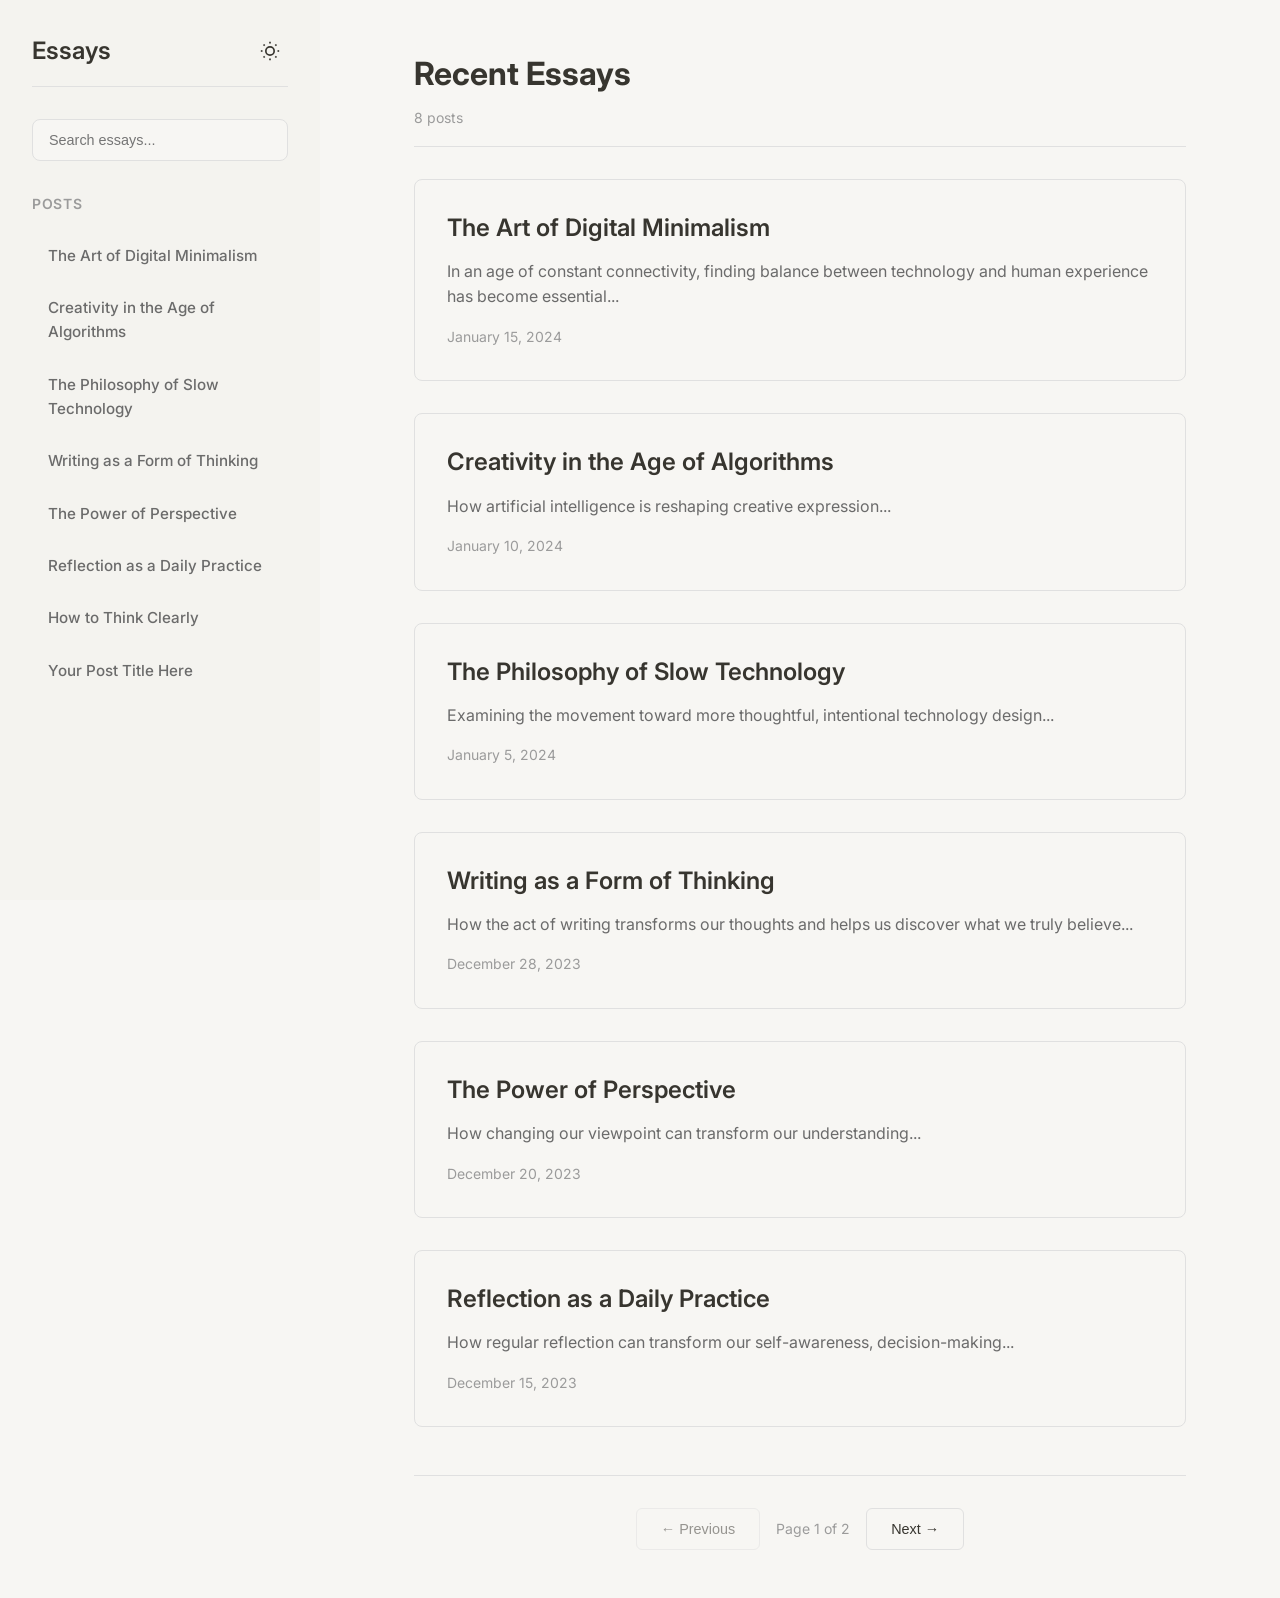
==== index.html @ 03eae7a5 "Rename enhanced-blog.html to index.html" ====
<!DOCTYPE html>
<html lang="en" data-theme="light">
<head>
    <meta charset="UTF-8">
    <meta name="viewport" content="width=device-width, initial-scale=1.0">
    <title>Minimal Blog - Essays & Thoughts</title>
    <meta name="description" content="A minimal blog for essays and contemplative writing with a clean, distraction-free design.">
    <meta name="keywords" content="essays, philosophy, writing, minimal blog, contemplation">
    <meta name="author" content="Your Name">
    <meta property="og:title" content="Minimal Blog - Essays & Thoughts">
    <meta property="og:description" content="A minimal blog for essays and contemplative writing.">
    <meta property="og:type" content="website">
    <meta property="og:url" content="https://yourdomain.com">
    <meta name="twitter:card" content="summary_large_image">
    <meta name="twitter:title" content="Minimal Blog - Essays & Thoughts">
    <meta name="twitter:description" content="A minimal blog for essays and contemplative writing.">
    <link rel="stylesheet" href="enhanced-blog.css">
    <link href="https://fonts.googleapis.com/css2?family=Inter:wght@300;400;500;600;700&display=swap" rel="stylesheet">
    <link rel="icon" type="image/x-icon" href="/favicon.ico">
</head>
<body>
    <div class="container">
        <!-- Mobile Menu Toggle -->
        <button class="mobile-menu-toggle" id="mobileMenuToggle" aria-label="Toggle mobile menu">
            <span></span>
            <span></span>
            <span></span>
        </button>

        <!-- Sidebar -->
        <aside class="sidebar" id="sidebar">
            <div class="sidebar-header">
                <h1 class="blog-title">Essays</h1>
                <button class="theme-toggle" id="themeToggle" aria-label="Toggle dark/light mode">
                    <svg class="sun-icon" width="20" height="20" viewBox="0 0 24 24" fill="none" stroke="currentColor" stroke-width="2">
                        <circle cx="12" cy="12" r="5"></circle>
                        <line x1="12" y1="1" x2="12" y2="3"></line>
                        <line x1="12" y1="21" x2="12" y2="23"></line>
                        <line x1="4.22" y1="4.22" x2="5.64" y2="5.64"></line>
                        <line x1="18.36" y1="18.36" x2="19.78" y2="19.78"></line>
                        <line x1="1" y1="12" x2="3" y2="12"></line>
                        <line x1="21" y1="12" x2="23" y2="12"></line>
                        <line x1="4.22" y1="19.78" x2="5.64" y2="18.36"></line>
                        <line x1="18.36" y1="5.64" x2="19.78" y2="4.22"></line>
                    </svg>
                    <svg class="moon-icon" width="20" height="20" viewBox="0 0 24 24" fill="none" stroke="currentColor" stroke-width="2">
                        <path d="M21 12.79A9 9 0 1 1 11.21 3 7 7 0 0 0 21 12.79z"></path>
                    </svg>
                </button>
            </div>

            <!-- Search Bar -->
            <div class="search-container">
                <input type="text" id="searchInput" class="search-input" placeholder="Search essays..." aria-label="Search essays">
                <button class="search-clear" id="searchClear" aria-label="Clear search" style="display: none;">×</button>
            </div>

            <!-- Posts Navigation -->
            <nav class="sidebar-nav">
                <h3 class="nav-title">Posts</h3>
                <ul class="nav-list" id="categoryList">
  <li><a href="#" class="nav-link" data-title="The Art of Digital Minimalism">The Art of Digital Minimalism</a></li>
  <li><a href="#" class="nav-link" data-title="Creativity in the Age of Algorithms">Creativity in the Age of Algorithms</a></li>
  <li><a href="#" class="nav-link" data-title="The Philosophy of Slow Technology">The Philosophy of Slow Technology</a></li>
  <li><a href="#" class="nav-link" data-title="Writing as a Form of Thinking">Writing as a Form of Thinking</a></li>
  <li><a href="#" class="nav-link" data-title="The Power of Perspective">The Power of Perspective</a></li>
  <li><a href="#" class="nav-link" data-title="Reflection as a Daily Practice">Reflection as a Daily Practice</a></li>
  <li><a href="#" class="nav-link" data-title="How to Think Clearly">How to Think Clearly</a></li>
  <li><a href="#" class="nav-link" data-title="Your Post Title Here">Your Post Title Here</a></li>
</ul>


            </nav>
        </aside>

        <!-- Main Content -->
        <main class="main-content">
            <!-- Posts List View -->
            <div class="posts-container" id="postsContainer">
                <div class="posts-header">
                    <h2 class="posts-title">Recent Essays</h2>
                    <div class="posts-meta">
                        <span id="postsCount">0 posts</span>
                        <span id="filterInfo"></span>
                    </div>
                </div>
                
                <div class="posts-grid" id="postsGrid">
                    <!-- Posts will be dynamically inserted here -->
                </div>

                <!-- Pagination -->
                <div class="pagination" id="pagination" style="display: none;">
                    <button class="pagination-btn" id="prevBtn" aria-label="Previous page">← Previous</button>
                    <span class="pagination-info" id="paginationInfo"></span>
                    <button class="pagination-btn" id="nextBtn" aria-label="Next page">Next →</button>
                </div>
            </div>

            <!-- Single Post View -->
            <article class="essay" id="singlePost" style="display: none;">
                <header class="essay-header">
                    <button class="back-btn" id="backBtn" aria-label="Back to posts">← Back to Posts</button>
                    <h1 class="essay-title" id="essayTitle"></h1>
                    <div class="essay-meta">
                        <span class="essay-date" id="essayDate"></span>
                        <span class="essay-category" id="essayCategory"></span>
                        <span class="essay-stats" id="essayStats"></span>
                    </div>
                </header>
                
                <div class="essay-content" id="essayContent">
                    <!-- Essay content will be dynamically inserted here -->
                </div>

    <!-- Back to Top Button -->
    <button class="back-to-top" id="backToTop" aria-label="Back to top" style="display: none;">
        ↑
    </button>

    <!-- Loading Spinner -->
    <div class="loading-spinner" id="loadingSpinner" style="display: none;">
        <div class="spinner"></div>
    </div>

    <script src="complete-working-blog.js"></script> 
    
    <!-- Service Worker Registration -->
    <script>
        if ('serviceWorker' in navigator) {
            window.addEventListener('load', () => {
                navigator.serviceWorker.register('/service-worker.js')
                    .then(registration => {
                        console.log('SW registered: ', registration);
                    })
                    .catch(registrationError => {
                        console.log('SW registration failed: ', registrationError);
                    });
            });
        }
    </script>
</body>
</html>
---- enhanced-blog.css ----
/* Reset and Base Styles */
* {
    margin: 0;
    padding: 0;
    box-sizing: border-box;
}

/* CSS Variables for Light Mode */
:root {
    --bg-primary: #f7f6f3;
    --bg-secondary: #f4f3ef;
    --bg-content: #f7f6f3;
    --text-primary: #37352f;
    --text-secondary: #6b6b6b;
    --text-muted: #9b9b9b;
    --border-color: #e0e0e0;
    --selection-bg: #e8e8e8;
    --accent-color: #007acc;
    --hover-bg: #f0f0f0;
    --shadow: 0 1px 3px rgba(0, 0, 0, 0.1);
    --transition: all 0.3s ease;
}

/* CSS Variables for Dark Mode */
[data-theme="dark"] {
    --bg-primary: #18191b;
    --bg-secondary: #2a2a2a;
    --bg-content: #18191b;
    --text-primary: #ffffff;
    --text-secondary: #cccccc;
    --text-muted: #999999;
    --border-color: #3a3a3a;
    --selection-bg: #3a3a3a;
    --accent-color: #4dabf7;
    --hover-bg: #2a2a2a;
    --shadow: 0 1px 3px rgba(0, 0, 0, 0.3);
}

/* Body and Container */
body {
    font-family: 'Inter', system-ui, -apple-system, BlinkMacSystemFont, sans-serif;
    background-color: var(--bg-primary);
    color: var(--text-primary);
    line-height: 1.6;
    transition: var(--transition);
    scroll-behavior: smooth;
}

.container {
    display: flex;
    min-height: 100vh;
}

/* Mobile Menu Toggle */
.mobile-menu-toggle {
    display: none;
    position: fixed;
    top: 1rem;
    left: 1rem;
    z-index: 1000;
    background: none;
    border: none;
    cursor: pointer;
    padding: 0.5rem;
    border-radius: 6px;
    background-color: var(--bg-secondary);
    color: var(--text-primary);
    transition: var(--transition);
}

.mobile-menu-toggle span {
    display: block;
    width: 20px;
    height: 2px;
    background-color: var(--text-primary);
    margin: 4px 0;
    transition: var(--transition);
}

.mobile-menu-toggle.active span:nth-child(1) {
    transform: rotate(45deg) translate(5px, 5px);
}

.mobile-menu-toggle.active span:nth-child(2) {
    opacity: 0;
}

.mobile-menu-toggle.active span:nth-child(3) {
    transform: rotate(-45deg) translate(7px, -6px);
}

/* Sidebar Styles */
.sidebar {
    width: 320px;
    background-color: var(--bg-secondary);
    padding: 2rem;
    display: flex;
    flex-direction: column;
    transition: var(--transition);
    position: sticky;
    top: 0;
    height: 100vh;
    overflow-y: auto;
    z-index: 100;
}

.sidebar-header {
    display: flex;
    justify-content: space-between;
    align-items: center;
    margin-bottom: 2rem;
    padding-bottom: 1rem;
    border-bottom: 1px solid var(--border-color);
}

.blog-title {
    font-size: 1.5rem;
    font-weight: 600;
    color: var(--text-primary);
}

/* Theme Toggle */
.theme-toggle {
    background: none;
    border: none;
    cursor: pointer;
    padding: 0.5rem;
    border-radius: 6px;
    color: var(--text-primary);
    transition: var(--transition);
    display: flex;
    align-items: center;
    justify-content: center;
}

.theme-toggle:hover {
    background-color: var(--selection-bg);
}

.theme-toggle svg {
    width: 20px;
    height: 20px;
}

.sun-icon {
    display: block;
}

.moon-icon {
    display: none;
}

[data-theme="dark"] .sun-icon {
    display: none;
}

[data-theme="dark"] .moon-icon {
    display: block;
}

/* Search Container */
.search-container {
    position: relative;
    margin-bottom: 2rem;
}

.search-input {
    width: 100%;
    padding: 0.75rem 1rem;
    border: 1px solid var(--border-color);
    border-radius: 8px;
    background-color: var(--bg-primary);
    color: var(--text-primary);
    font-size: 0.9rem;
    transition: var(--transition);
}

.search-input:focus {
    outline: none;
    border-color: var(--accent-color);
    box-shadow: 0 0 0 2px rgba(0, 122, 204, 0.1);
}

.search-clear {
    position: absolute;
    right: 0.75rem;
    top: 50%;
    transform: translateY(-50%);
    background: none;
    border: none;
    color: var(--text-muted);
    cursor: pointer;
    font-size: 1.2rem;
    padding: 0.25rem;
    border-radius: 4px;
    transition: var(--transition);
}

.search-clear:hover {
    color: var(--text-primary);
    background-color: var(--selection-bg);
}



/* Navigation */
.sidebar-nav {
    flex: 1;
}

.nav-title {
    font-size: 0.875rem;
    font-weight: 600;
    color: var(--text-muted);
    text-transform: uppercase;
    letter-spacing: 0.05em;
    margin-bottom: 1rem;
}

.nav-list {
    list-style: none;
}

.nav-list li {
    margin-bottom: 0.25rem;
}

.nav-link {
    display: block;
    padding: 0.75rem 1rem;
    color: var(--text-secondary);
    text-decoration: none;
    border-radius: 6px;
    transition: var(--transition);
    font-weight: 500;
    font-size: 0.95rem;
}

.nav-link:hover {
    background-color: var(--selection-bg);
    color: var(--text-primary);
}

.nav-link.active {
    background-color: var(--selection-bg);
    color: var(--text-primary);
    font-weight: 600;
}

/* Main Content */
.main-content {
    flex: 1;
    padding: 3rem 4rem;
    max-width: 900px;
    margin: 0 auto;
    background-color: var(--bg-content);
    min-height: 100vh;
}

/* Posts Container */
.posts-container {
    opacity: 1;
    transition: opacity 0.3s ease;
}

.posts-container.fade-out {
    opacity: 0;
}

.posts-header {
    margin-bottom: 2rem;
    padding-bottom: 1rem;
    border-bottom: 1px solid var(--border-color);
}

.posts-title {
    font-size: 2rem;
    font-weight: 700;
    color: var(--text-primary);
    margin-bottom: 0.5rem;
}

.posts-meta {
    display: flex;
    gap: 1rem;
    font-size: 0.875rem;
    color: var(--text-muted);
}

/* Posts Grid */
.posts-grid {
    display: grid;
    gap: 2rem;
    margin-bottom: 3rem;
}

.post-card {
    padding: 2rem;
    border-radius: 8px;
    background-color: var(--bg-primary);
    border: 1px solid var(--border-color);
    transition: var(--transition);
    cursor: pointer;
    text-decoration: none;
    color: inherit;
}

.post-card:hover {
    transform: translateY(-2px);
    box-shadow: var(--shadow);
}

.post-title {
    font-size: 1.5rem;
    font-weight: 600;
    color: var(--text-primary);
    margin-bottom: 1rem;
    line-height: 1.3;
}

.post-excerpt {
    color: var(--text-secondary);
    margin-bottom: 1rem;
    line-height: 1.6;
}

.post-meta {
    display: flex;
    gap: 1rem;
    font-size: 0.875rem;
    color: var(--text-muted);
    flex-wrap: wrap;
}

/* Pagination */
.pagination {
    display: flex;
    justify-content: center;
    align-items: center;
    gap: 1rem;
    margin-top: 3rem;
    padding-top: 2rem;
    border-top: 1px solid var(--border-color);
}

.pagination-btn {
    padding: 0.75rem 1.5rem;
    border: 1px solid var(--border-color);
    background-color: var(--bg-primary);
    color: var(--text-primary);
    border-radius: 6px;
    cursor: pointer;
    transition: var(--transition);
    font-size: 0.9rem;
}

.pagination-btn:hover:not(:disabled) {
    background-color: var(--selection-bg);
}

.pagination-btn:disabled {
    opacity: 0.5;
    cursor: not-allowed;
}

.pagination-info {
    font-size: 0.875rem;
    color: var(--text-muted);
}

/* Single Post View */
.essay {
    opacity: 1;
    transition: opacity 0.3s ease;
}

.essay.fade-out {
    opacity: 0;
}

.back-btn {
    background: none;
    border: none;
    color: var(--accent-color);
    cursor: pointer;
    font-size: 0.9rem;
    margin-bottom: 1rem;
    padding: 0.5rem 0;
    transition: var(--transition);
}

.back-btn:hover {
    color: var(--text-primary);
}

.essay-header {
    margin-bottom: 3rem;
}

.essay-title {
    font-size: 2.5rem;
    font-weight: 700;
    color: var(--text-primary);
    margin-bottom: 1rem;
    line-height: 1.2;
}

.essay-meta {
    display: flex;
    gap: 1rem;
    font-size: 0.875rem;
    color: var(--text-muted);
    flex-wrap: wrap;
}

.essay-date {
    padding: 0.25rem 0.75rem;
    background-color: var(--selection-bg);
    border-radius: 16px;
    font-weight: 500;
}

.essay-content {
    font-size: 1.125rem;
    line-height: 1.8;
    color: var(--text-primary);
    margin-bottom: 3rem;
}

.essay-content p {
    margin-bottom: 1.5rem;
}

.essay-content p:last-child {
    margin-bottom: 0;
}

/* Comments Section */
.comments-section {
    margin-top: 3rem;
    padding-top: 2rem;
    border-top: 1px solid var(--border-color);
}

.comments-title {
    font-size: 1.25rem;
    font-weight: 600;
    color: var(--text-primary);
    margin-bottom: 1rem;
}

.comments-container {
    min-height: 200px;
    display: flex;
    align-items: center;
    justify-content: center;
    color: var(--text-muted);
    font-style: italic;
}

/* Back to Top Button */
.back-to-top {
    position: fixed;
    bottom: 2rem;
    right: 2rem;
    width: 50px;
    height: 50px;
    border-radius: 50%;
    background-color: var(--accent-color);
    color: white;
    border: none;
    cursor: pointer;
    font-size: 1.2rem;
    box-shadow: var(--shadow);
    transition: var(--transition);
    z-index: 1000;
}

.back-to-top:hover {
    transform: translateY(-2px);
    box-shadow: 0 4px 12px rgba(0, 0, 0, 0.15);
}

/* Loading Spinner */
.loading-spinner {
    position: fixed;
    top: 0;
    left: 0;
    width: 100%;
    height: 100%;
    background-color: rgba(0, 0, 0, 0.5);
    display: flex;
    align-items: center;
    justify-content: center;
    z-index: 2000;
}

.spinner {
    width: 40px;
    height: 40px;
    border: 3px solid var(--border-color);
    border-top: 3px solid var(--accent-color);
    border-radius: 50%;
    animation: spin 1s linear infinite;
}

@keyframes spin {
    0% { transform: rotate(0deg); }
    100% { transform: rotate(360deg); }
}

/* Responsive Design */
@media (max-width: 1024px) {
    .container {
        flex-direction: column;
    }
    
    .sidebar {
        width: 100%;
        height: auto;
        position: static;
        border-bottom: 1px solid var(--border-color);
        padding: 1.5rem;
    }
    
    .mobile-menu-toggle {
        display: block;
    }
    
    .sidebar.mobile-hidden {
        display: none;
    }
    
    .main-content {
        padding: 2rem;
    }
    
    .essay-title {
        font-size: 2rem;
    }
}

@media (max-width: 768px) {
    .sidebar {
        padding: 1rem;
    }
    
    .main-content {
        padding: 1.5rem;
    }
    
    .essay-title {
        font-size: 1.75rem;
    }
    
    .essay-content {
        font-size: 1rem;
    }
    
    .posts-grid {
        grid-template-columns: 1fr;
    }
    
    .post-card {
        padding: 1.5rem;
    }
    
    .back-to-top {
        bottom: 1rem;
        right: 1rem;
        width: 45px;
        height: 45px;
        font-size: 1rem;
    }
}

@media (max-width: 480px) {
    .sidebar-header {
        flex-direction: column;
        gap: 1rem;
        align-items: flex-start;
    }
    
    .essay-meta {
        flex-direction: column;
        gap: 0.5rem;
    }
    
    .main-content {
        padding: 1rem;
    }
    
    .essay-title {
        font-size: 1.5rem;
    }
    
    .posts-title {
        font-size: 1.5rem;
    }
}

/* Smooth transitions for theme switching */
* {
    transition: background-color 0.3s ease, color 0.3s ease, border-color 0.3s ease;
}

/* Accessibility */
@media (prefers-reduced-motion: reduce) {
    * {
        animation-duration: 0.01ms !important;
        animation-iteration-count: 1 !important;
        transition-duration: 0.01ms !important;
    }
}

/* Focus styles for keyboard navigation */
button:focus,
input:focus,
a:focus {
    outline: 2px solid var(--accent-color);
    outline-offset: 2px;
}

/* Screen reader only text */
.sr-only {
    position: absolute;
    width: 1px;
    height: 1px;
    padding: 0;
    margin: -1px;
    overflow: hidden;
    clip: rect(0, 0, 0, 0);
    white-space: nowrap;
    border: 0;
}
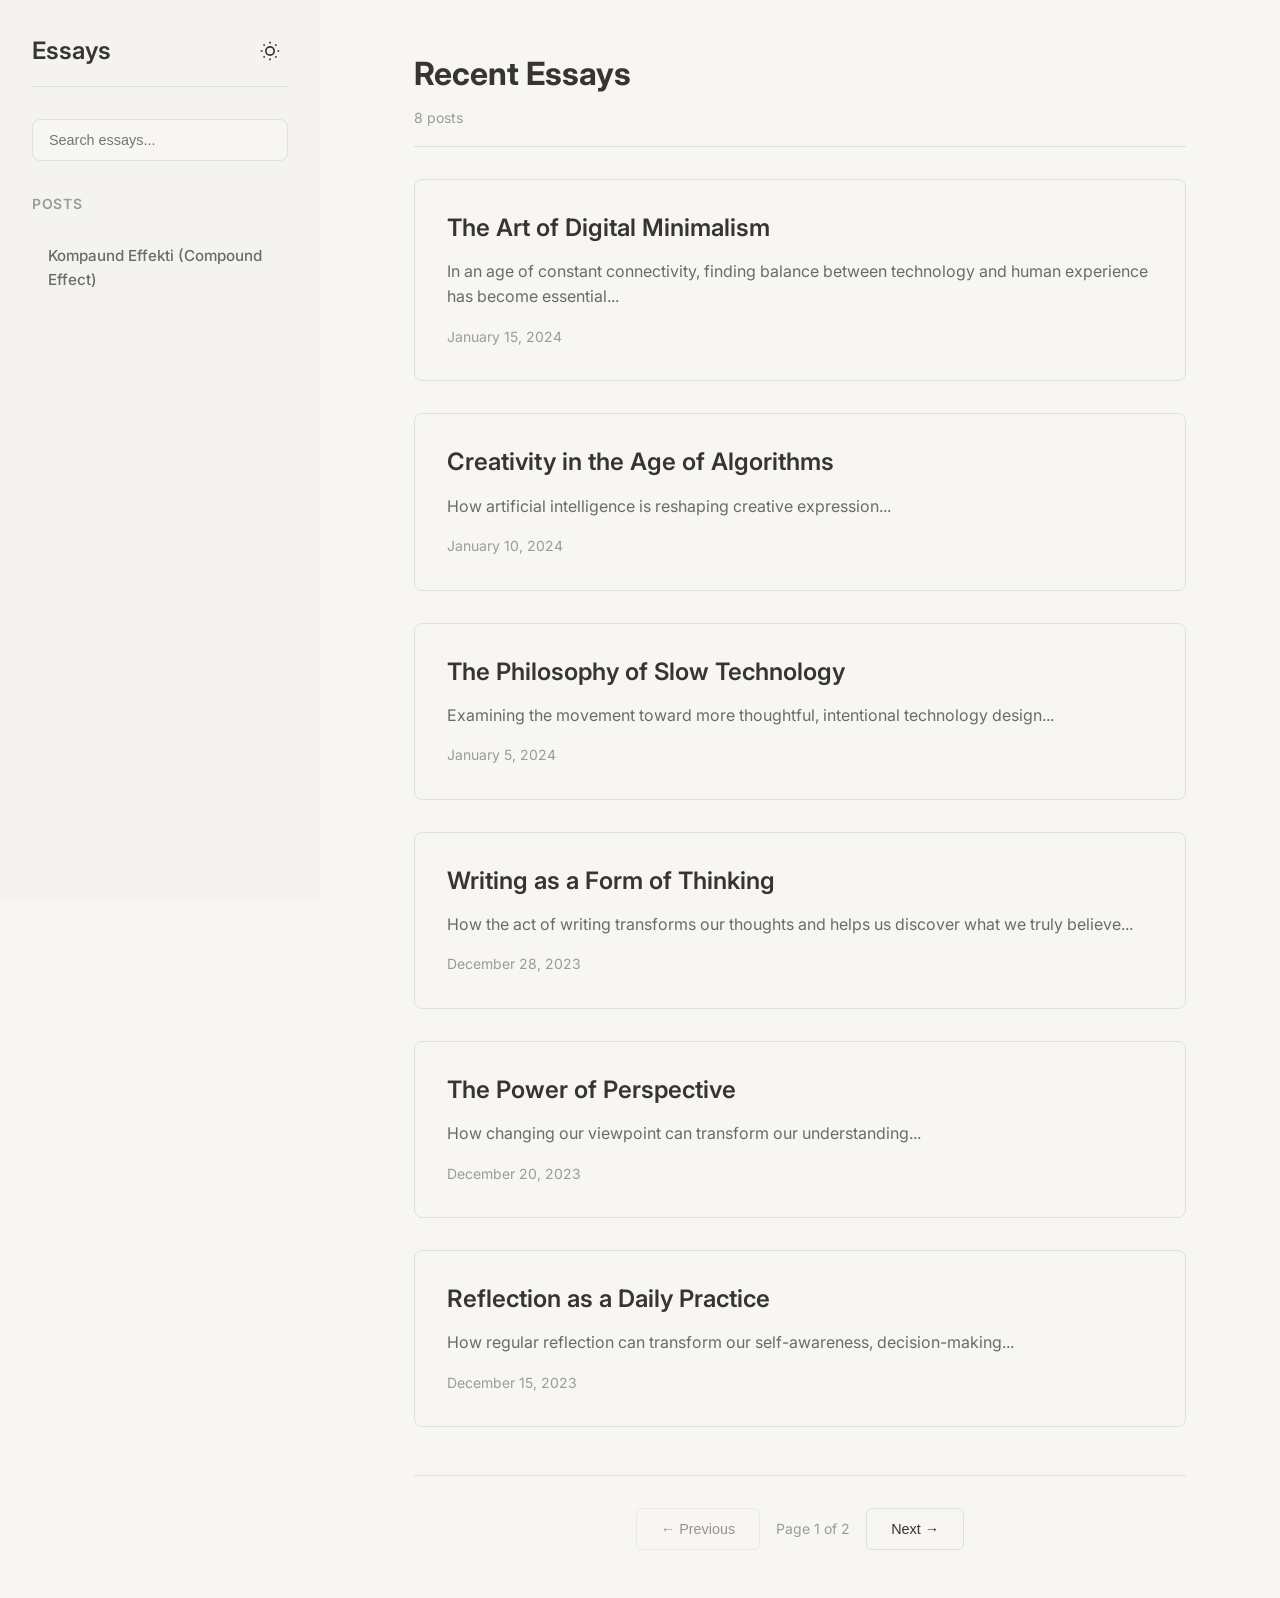
==== commit 609d313d: "Update index.html" ====
--- a/index.html
+++ b/index.html
@@ -59,14 +59,7 @@
             <nav class="sidebar-nav">
                 <h3 class="nav-title">Posts</h3>
                 <ul class="nav-list" id="categoryList">
-  <li><a href="#" class="nav-link" data-title="The Art of Digital Minimalism">The Art of Digital Minimalism</a></li>
-  <li><a href="#" class="nav-link" data-title="Creativity in the Age of Algorithms">Creativity in the Age of Algorithms</a></li>
-  <li><a href="#" class="nav-link" data-title="The Philosophy of Slow Technology">The Philosophy of Slow Technology</a></li>
-  <li><a href="#" class="nav-link" data-title="Writing as a Form of Thinking">Writing as a Form of Thinking</a></li>
-  <li><a href="#" class="nav-link" data-title="The Power of Perspective">The Power of Perspective</a></li>
-  <li><a href="#" class="nav-link" data-title="Reflection as a Daily Practice">Reflection as a Daily Practice</a></li>
-  <li><a href="#" class="nav-link" data-title="How to Think Clearly">How to Think Clearly</a></li>
-  <li><a href="#" class="nav-link" data-title="Your Post Title Here">Your Post Title Here</a></li>
+  <li><a href="#" class="nav-link" data-title="Kompaund Effekti">Kompaund Effekti (Compound Effect)</a></li>
 </ul>
 
 
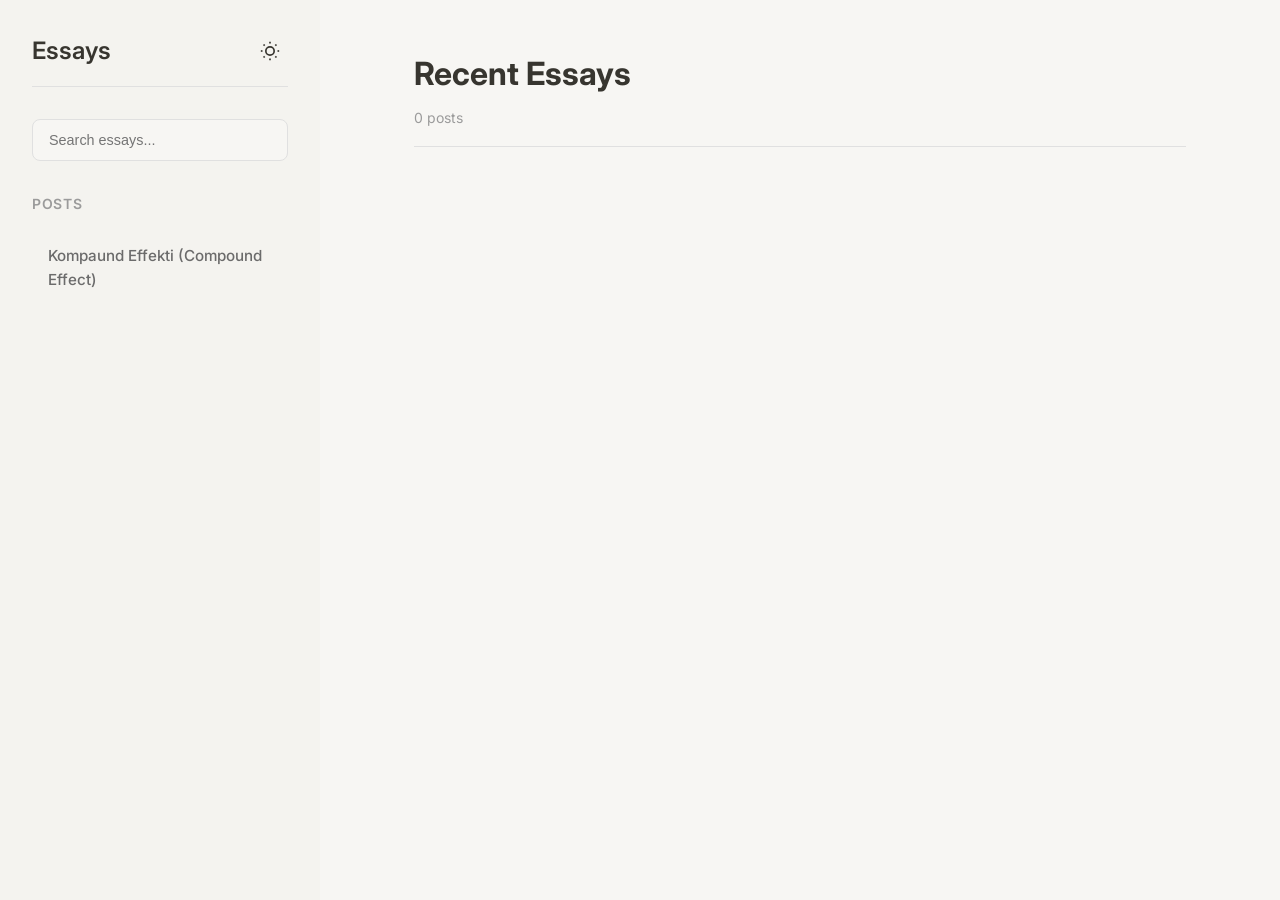
==== commit 45d5a07d: "Update index.html" ====
--- a/index.html
+++ b/index.html
@@ -59,10 +59,9 @@
             <nav class="sidebar-nav">
                 <h3 class="nav-title">Posts</h3>
                 <ul class="nav-list" id="categoryList">
-  <li><a href="#" class="nav-link" data-title="Kompaund Effekti">Kompaund Effekti (Compound Effect)</a></li>
-</ul>
-
-
+                    <!-- Dynamically populated by JS: For static fallback, you can include one: -->
+                    <li><a href="#" class="nav-link" data-title="Kompaund Effekti">Kompaund Effekti (Compound Effect)</a></li>
+                </ul>
             </nav>
         </aside>
 
@@ -101,10 +100,12 @@
                         <span class="essay-stats" id="essayStats"></span>
                     </div>
                 </header>
-                
                 <div class="essay-content" id="essayContent">
                     <!-- Essay content will be dynamically inserted here -->
                 </div>
+            </article>
+        </main>
+    </div>
 
     <!-- Back to Top Button -->
     <button class="back-to-top" id="backToTop" aria-label="Back to top" style="display: none;">
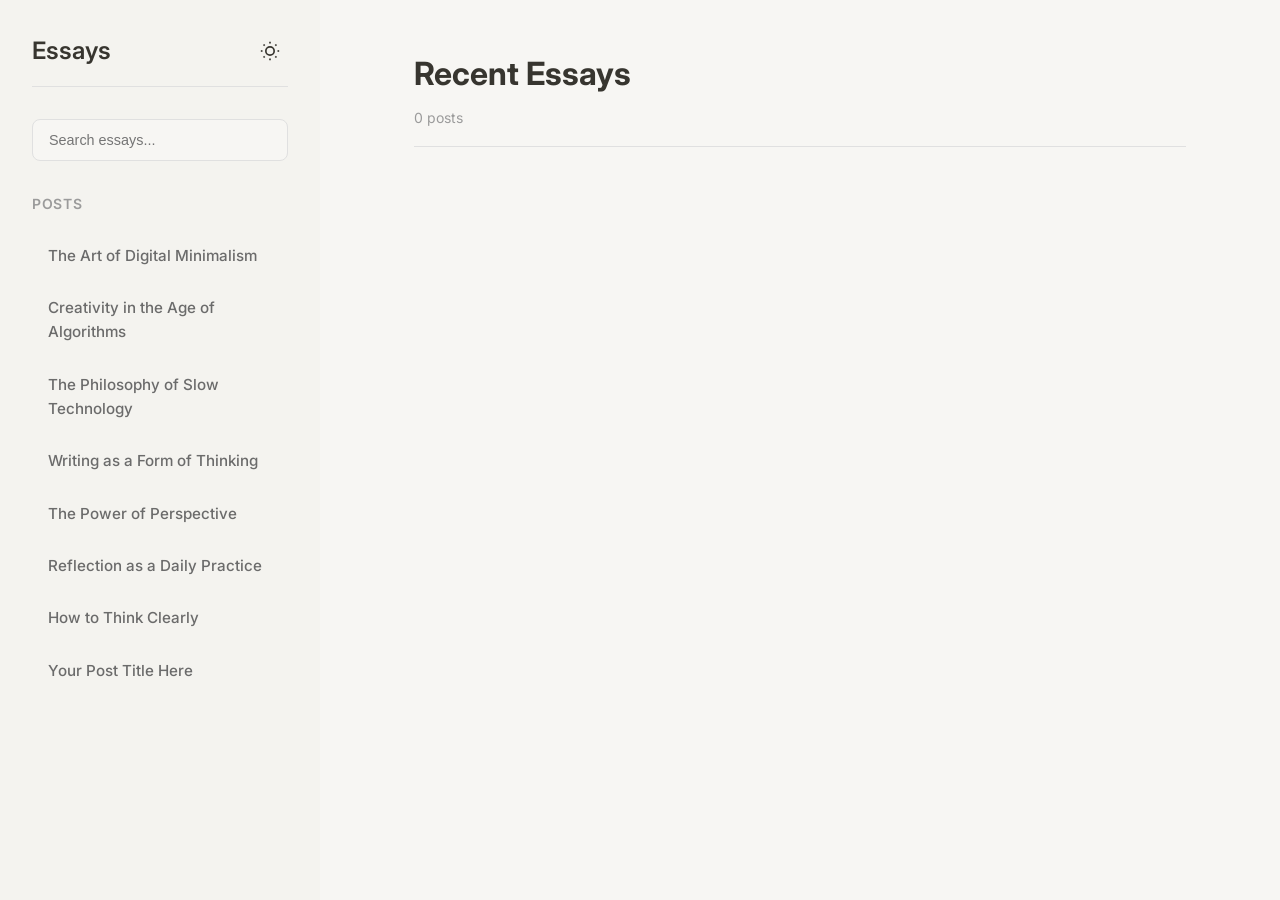
==== commit 7d497866: "Update index.html" ====
--- a/index.html
+++ b/index.html
@@ -59,9 +59,17 @@
             <nav class="sidebar-nav">
                 <h3 class="nav-title">Posts</h3>
                 <ul class="nav-list" id="categoryList">
-                    <!-- Dynamically populated by JS: For static fallback, you can include one: -->
-                    <li><a href="#" class="nav-link" data-title="Kompaund Effekti">Kompaund Effekti (Compound Effect)</a></li>
-                </ul>
+  <li><a href="#" class="nav-link" data-title="The Art of Digital Minimalism">The Art of Digital Minimalism</a></li>
+  <li><a href="#" class="nav-link" data-title="Creativity in the Age of Algorithms">Creativity in the Age of Algorithms</a></li>
+  <li><a href="#" class="nav-link" data-title="The Philosophy of Slow Technology">The Philosophy of Slow Technology</a></li>
+  <li><a href="#" class="nav-link" data-title="Writing as a Form of Thinking">Writing as a Form of Thinking</a></li>
+  <li><a href="#" class="nav-link" data-title="The Power of Perspective">The Power of Perspective</a></li>
+  <li><a href="#" class="nav-link" data-title="Reflection as a Daily Practice">Reflection as a Daily Practice</a></li>
+  <li><a href="#" class="nav-link" data-title="How to Think Clearly">How to Think Clearly</a></li>
+  <li><a href="#" class="nav-link" data-title="Your Post Title Here">Your Post Title Here</a></li>
+</ul>
+
+
             </nav>
         </aside>
 
@@ -100,12 +108,10 @@
                         <span class="essay-stats" id="essayStats"></span>
                     </div>
                 </header>
+                
                 <div class="essay-content" id="essayContent">
                     <!-- Essay content will be dynamically inserted here -->
                 </div>
-            </article>
-        </main>
-    </div>
 
     <!-- Back to Top Button -->
     <button class="back-to-top" id="backToTop" aria-label="Back to top" style="display: none;">
@@ -135,3 +141,4 @@
     </script>
 </body>
 </html>
+
